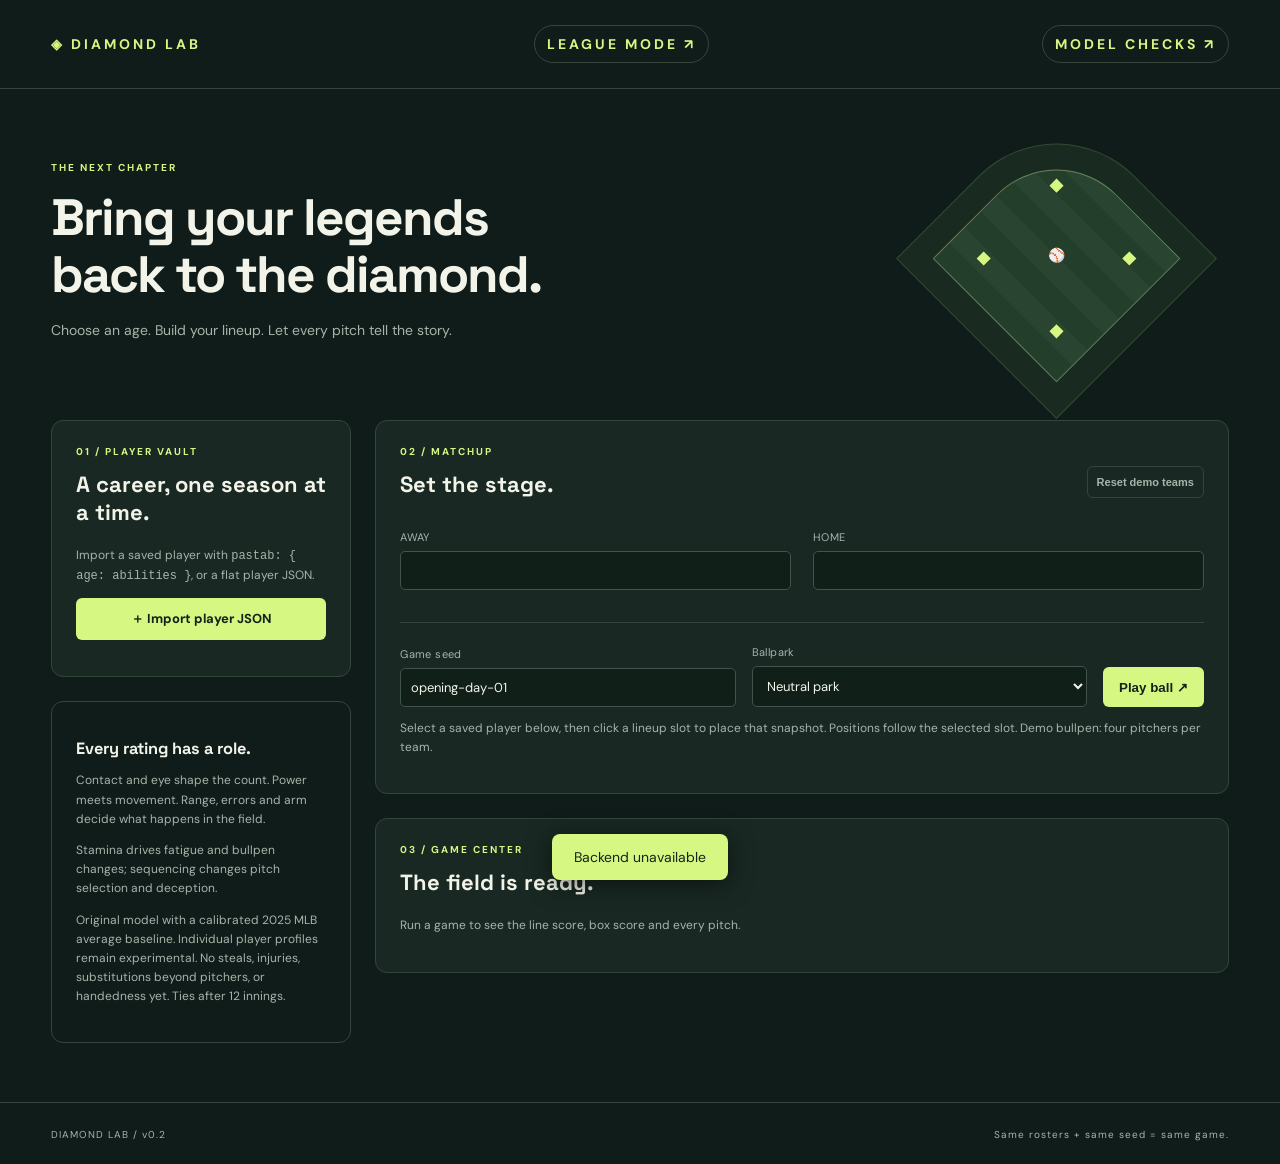
==== public/index.html @ a0df8a4d "Add baseball simulator and custom league mode" ====
<!doctype html>
<html lang="en"><head><meta charset="utf-8"><meta name="viewport" content="width=device-width,initial-scale=1"><title>Diamond Lab · Baseball simulator</title><link rel="stylesheet" href="style.css"></head>
<body><header><a class="brand" href="/">◈ DIAMOND LAB</a><a class="brand badge" href="league.html">LEAGUE MODE ↗</a><a class="brand badge" href="checks.html">MODEL CHECKS ↗</a></header>
<main><section class="intro"><div><div class="eyebrow">THE NEXT CHAPTER</div><h1>Bring your legends<br>back to the diamond.</h1><p>Choose an age. Build your lineup. Let every pitch tell the story.</p></div><div class="diamond"><span class="base b1"></span><span class="base b2"></span><span class="base b3"></span><span class="base b4"></span><span class="mound">⚾</span></div></section>
<div class="layout"><aside><section class="panel"><div class="eyebrow">01 / PLAYER VAULT</div><h2>A career, one season at a time.</h2><p class="muted">Import a saved player with <code>pastab: { age: abilities }</code>, or a flat player JSON.</p><label class="upload">＋ Import player JSON<input id="file" type="file" accept=".json,application/json"></label><div id="importer" hidden><label>Player name<input id="playerName"></label><label>Age snapshot<select id="age"></select></label><label>Source rating scale<select id="scale"><option value="yakyolife">Yakyolife 0–80 (clamp to 20–80)</option><option value="100">0–100</option><option value="20">0–20</option><option value="5">0–5</option><option value="80">20–80 scouting scale</option></select></label><p class="muted">Yakyolife ratings are clamped to 20–80, then mapped to engine 0–100 (50 stays average). Other formats: choose their source scale. Match source fields below. Missing ratings use 50; error uses 20. Velocity expects a rating, not km/h or mph.</p><div id="mapping"></div><button id="savePlayer">Save age snapshot</button></div><div id="vault"></div></section><section class="panel note"><h3>Every rating has a role.</h3><p>Contact and eye shape the count. Power meets movement. Range, errors and arm decide what happens in the field.</p><p>Stamina drives fatigue and bullpen changes; sequencing changes pitch selection and deception.</p><p>Original model with a calibrated 2025 MLB average baseline. Individual player profiles remain experimental. No steals, injuries, substitutions beyond pitchers, or handedness yet. Ties after 12 innings.</p></section></aside>
<div><section class="panel"><div class="sectiontop"><div><div class="eyebrow">02 / MATCHUP</div><h2>Set the stage.</h2></div><button class="quiet" id="reset">Reset demo teams</button></div><div class="teams"><div><label>AWAY<input id="awayName"></label><div id="away"></div></div><div><label>HOME<input id="homeName"></label><div id="home"></div></div></div><div class="controls"><label>Game seed<input id="seed" value="opening-day-01"></label><label>Ballpark<select id="park"><option value="1">Neutral park</option><option value="0.85">Pitcher friendly</option><option value="1.15">Hitter friendly</option></select></label><button id="simulate">Play ball ↗</button></div><p class="muted">Select a saved player below, then click a lineup slot to place that snapshot. Positions follow the selected slot. Demo bullpen: four pitchers per team.</p></section>
<section class="panel" id="results"><div class="eyebrow">03 / GAME CENTER</div><div id="scoreboard"><h2>The field is ready.</h2><p class="muted">Run a game to see the line score, box score and every pitch.</p></div><div id="box"></div><div id="plays"></div></section></div></div><div id="status" role="status" aria-live="polite"></div></main><footer>DIAMOND LAB / v0.2 <span>Same rosters + same seed = same game.</span></footer><script src="ratings.js"></script><script src="app.js"></script></body></html>
---- public/style.css ----
@import url('https://fonts.googleapis.com/css2?family=DM+Sans:wght@400;500;600;700&family=Space+Grotesk:wght@400;500;600;700&display=swap');
:root{color-scheme:dark;--bg:#101c19;--panel:#192822;--line:#33463c;--muted:#a6b5ab;--lime:#d7f783}*{box-sizing:border-box}body{margin:0;background:var(--bg);color:#f2f4e9;font-family:'DM Sans',sans-serif;font-size:14px}header,footer{padding:25px 4%;display:flex;align-items:center;justify-content:space-between;border-bottom:1px solid var(--line);gap:20px}header>span{font-size:10px;letter-spacing:2px}.brand{font-weight:700;letter-spacing:3px;color:var(--lime);text-decoration:none}.badge{border:1px solid var(--line);padding:9px 12px;border-radius:30px}main{max-width:1440px;margin:auto;padding:0 4%}.intro{display:flex;align-items:center;justify-content:space-between;padding:52px 0 44px;overflow:hidden}.eyebrow{font-size:10px;letter-spacing:2px;color:var(--lime);font-weight:700}h1,h2,h3{font-family:'Space Grotesk',sans-serif}h1{font-size:clamp(32px,4vw,55px);line-height:1.1;letter-spacing:-2px;margin:16px 0}p{line-height:1.6;color:var(--muted)}.diamond{width:175px;height:175px;border:1px solid #66835e;transform:rotate(45deg);margin:30px 85px;background:repeating-linear-gradient(0deg,#243e2c 0 22px,#294531 22px 44px);border-radius:48% 0 0 0;position:relative;box-shadow:0 0 0 25px #192b21,0 0 0 26px #344a34}.base{position:absolute;width:10px;height:10px;background:var(--lime)}.b1{left:30px;top:30px}.b2{right:30px;top:30px}.b3{left:30px;bottom:30px}.b4{right:30px;bottom:30px}.mound{position:absolute;top:75px;left:75px;transform:rotate(-45deg)}.layout{display:grid;grid-template-columns:300px 1fr;gap:24px}.panel{background:var(--panel);border:1px solid var(--line);border-radius:12px;padding:24px;margin-bottom:24px}h2{font-size:22px;margin:12px 0 20px}h3{margin:12px 0}.muted{font-size:12px;color:var(--muted)}label{display:block;color:var(--muted);font-size:11px;letter-spacing:.4px;margin:12px 0}input,select{display:block;width:100%;border:1px solid #415449;background:#102019;color:#f2f4e9;padding:10px;border-radius:5px;margin-top:7px;font:inherit;font-size:13px}button,.upload{background:var(--lime);border:0;color:#142319;padding:12px 16px;border-radius:6px;font-weight:700;cursor:pointer;letter-spacing:0}button:hover,.upload:hover{filter:brightness(1.12)}button:disabled{opacity:.5;cursor:wait}.upload{text-align:center;font-size:13px}.upload input{display:none}.quiet{background:transparent;color:var(--muted);border:1px solid var(--line);padding:9px;font-size:11px}.sectiontop{display:flex;justify-content:space-between;align-items:center;gap:10px}.teams{display:grid;grid-template-columns:1fr 1fr;gap:22px}.slot{width:100%;display:flex;text-align:left;gap:12px;padding:10px 0;border-bottom:1px solid var(--line);border-radius:0;background:transparent;color:#e4ecdf;font-weight:400}.slot b{color:var(--lime);font-size:11px;width:24px}.slot small{margin-left:auto;color:var(--muted)}.controls{display:flex;align-items:end;gap:16px;border-top:1px solid var(--line);margin-top:20px;padding-top:10px}.controls label{flex:1;margin-bottom:0}.controls button{height:40px}.vaultcard{width:100%;margin-top:8px;background:#233e2c;color:#e4ecdf;text-align:left;border:1px solid var(--line)}.vaultcard.selected{border-color:var(--lime)}.note{background:transparent}.note p{font-size:12px}table{width:100%;border-collapse:collapse;margin:12px 0 24px;font-size:12px}td,th{text-align:right;padding:9px 5px;border-bottom:1px solid var(--line)}td:first-child,th:first-child{text-align:left}th{color:var(--muted);font-weight:400}.score{font-family:'Space Grotesk';font-size:34px;color:var(--lime);margin:12px 0}.scroll{overflow:auto}details{border-bottom:1px solid var(--line);padding:12px 0;font-size:12px}summary{cursor:pointer;line-height:1.6}summary strong{color:var(--lime)}.pitch{display:inline-block;padding:6px 9px;margin:7px 4px 0 0;background:#102019;border-radius:3px;color:var(--muted)}#plays{max-height:480px;overflow:auto}#status{position:fixed;bottom:20px;left:50%;transform:translateX(-50%);background:var(--lime);color:#15251c;border-radius:8px;padding:14px 22px;box-shadow:0 4px 24px #0008;max-width:90%;z-index:10}#status:empty{display:none}footer{margin-top:35px;border-top:1px solid var(--line);border-bottom:0;font-size:10px;letter-spacing:1px;color:var(--muted)}@media(max-width:950px){.layout{grid-template-columns:1fr}.diamond{margin-right:40px}aside{display:grid;grid-template-columns:1fr 1fr;gap:20px}}@media(max-width:600px){header>span,.diamond{display:none}.teams{grid-template-columns:1fr}.controls{flex-wrap:wrap}aside{display:block}.panel{padding:18px}.intro{padding:30px 0}.sectiontop{align-items:flex-start}footer span{display:none}}
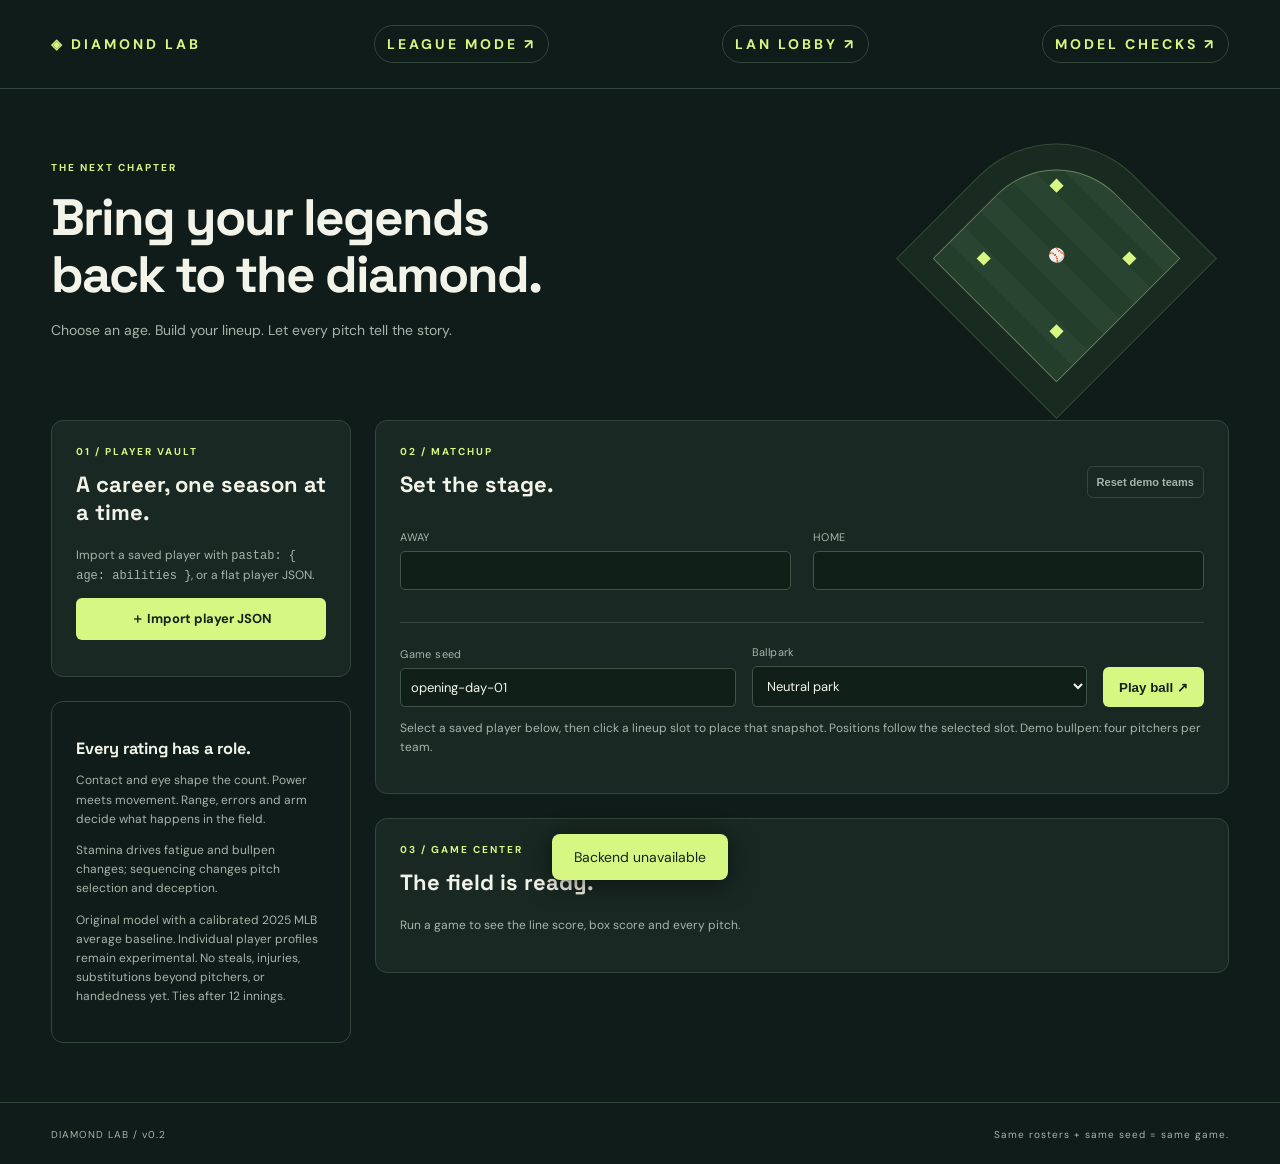
==== commit 5f516789: "Add LAN commissioner and team manager multiplayer" ====
--- a/public/index.html
+++ b/public/index.html
@@ -1,7 +1,7 @@
 <!doctype html>
 <html lang="en"><head><meta charset="utf-8"><meta name="viewport" content="width=device-width,initial-scale=1"><title>Diamond Lab · Baseball simulator</title><link rel="stylesheet" href="style.css"></head>
-<body><header><a class="brand" href="/">◈ DIAMOND LAB</a><a class="brand badge" href="league.html">LEAGUE MODE ↗</a><a class="brand badge" href="checks.html">MODEL CHECKS ↗</a></header>
+<body><header><a class="brand" href="/">◈ DIAMOND LAB</a><a class="brand badge" href="league.html">LEAGUE MODE ↗</a><a class="brand badge" href="lan.html">LAN LOBBY ↗</a><a class="brand badge" href="checks.html">MODEL CHECKS ↗</a></header>
 <main><section class="intro"><div><div class="eyebrow">THE NEXT CHAPTER</div><h1>Bring your legends<br>back to the diamond.</h1><p>Choose an age. Build your lineup. Let every pitch tell the story.</p></div><div class="diamond"><span class="base b1"></span><span class="base b2"></span><span class="base b3"></span><span class="base b4"></span><span class="mound">⚾</span></div></section>
-<div class="layout"><aside><section class="panel"><div class="eyebrow">01 / PLAYER VAULT</div><h2>A career, one season at a time.</h2><p class="muted">Import a saved player with <code>pastab: { age: abilities }</code>, or a flat player JSON.</p><label class="upload">＋ Import player JSON<input id="file" type="file" accept=".json,application/json"></label><div id="importer" hidden><label>Player name<input id="playerName"></label><label>Age snapshot<select id="age"></select></label><label>Source rating scale<select id="scale"><option value="yakyolife">Yakyolife 0–80 (clamp to 20–80)</option><option value="100">0–100</option><option value="20">0–20</option><option value="5">0–5</option><option value="80">20–80 scouting scale</option></select></label><p class="muted">Yakyolife ratings are clamped to 20–80, then mapped to engine 0–100 (50 stays average). Other formats: choose their source scale. Match source fields below. Missing ratings use 50; error uses 20. Velocity expects a rating, not km/h or mph.</p><div id="mapping"></div><button id="savePlayer">Save age snapshot</button></div><div id="vault"></div></section><section class="panel note"><h3>Every rating has a role.</h3><p>Contact and eye shape the count. Power meets movement. Range, errors and arm decide what happens in the field.</p><p>Stamina drives fatigue and bullpen changes; sequencing changes pitch selection and deception.</p><p>Original model with a calibrated 2025 MLB average baseline. Individual player profiles remain experimental. No steals, injuries, substitutions beyond pitchers, or handedness yet. Ties after 12 innings.</p></section></aside>
+<div class="layout"><aside><section class="panel"><div class="eyebrow">01 / PLAYER VAULT</div><h2>A career, one season at a time.</h2><p class="muted">Import a saved player with <code>pastab: { age: abilities }</code>, or a flat player JSON.</p><label class="upload">＋ Import player JSON<input id="file" type="file" accept=".json,application/json"></label><div id="importer" hidden><label>Player name<input id="playerName"></label><label>Age snapshot<select id="age"></select></label><label>Source rating scale<select id="scale"><option value="yakyolife">Yakyolife 0–80 (clamp to 20–80)</option><option value="100">0–100</option><option value="20">0–20</option><option value="5">0–5</option><option value="80">20–80 scouting scale</option></select></label><p class="muted">Yakyolife ratings are clamped to 20–80, then mapped to engine 0–100 (50 stays average). Other formats: choose their source scale. Match source fields below. Missing ratings use 50; error uses 20. Velocity expects a rating, not km/h or mph.</p><p id="roleHint" class="muted"></p><label>Meaning of fld<select id="fieldingMeaning"><option value="skill">Fielding skill: higher means fewer errors</option><option value="errors">Error tendency: higher means more errors</option></select></label><div id="mapping"></div><button id="savePlayer">Save age snapshot</button></div><div id="vault"></div></section><section class="panel note"><h3>Every rating has a role.</h3><p>Contact and eye shape the count. Power meets movement. Range, errors and arm decide what happens in the field.</p><p>Stamina drives fatigue and bullpen changes; sequencing changes pitch selection and deception.</p><p>Original model with a calibrated 2025 MLB average baseline. Individual player profiles remain experimental. No steals, injuries, substitutions beyond pitchers, or handedness yet. Ties after 12 innings.</p></section></aside>
 <div><section class="panel"><div class="sectiontop"><div><div class="eyebrow">02 / MATCHUP</div><h2>Set the stage.</h2></div><button class="quiet" id="reset">Reset demo teams</button></div><div class="teams"><div><label>AWAY<input id="awayName"></label><div id="away"></div></div><div><label>HOME<input id="homeName"></label><div id="home"></div></div></div><div class="controls"><label>Game seed<input id="seed" value="opening-day-01"></label><label>Ballpark<select id="park"><option value="1">Neutral park</option><option value="0.85">Pitcher friendly</option><option value="1.15">Hitter friendly</option></select></label><button id="simulate">Play ball ↗</button></div><p class="muted">Select a saved player below, then click a lineup slot to place that snapshot. Positions follow the selected slot. Demo bullpen: four pitchers per team.</p></section>
 <section class="panel" id="results"><div class="eyebrow">03 / GAME CENTER</div><div id="scoreboard"><h2>The field is ready.</h2><p class="muted">Run a game to see the line score, box score and every pitch.</p></div><div id="box"></div><div id="plays"></div></section></div></div><div id="status" role="status" aria-live="polite"></div></main><footer>DIAMOND LAB / v0.2 <span>Same rosters + same seed = same game.</span></footer><script src="ratings.js"></script><script src="app.js"></script></body></html>
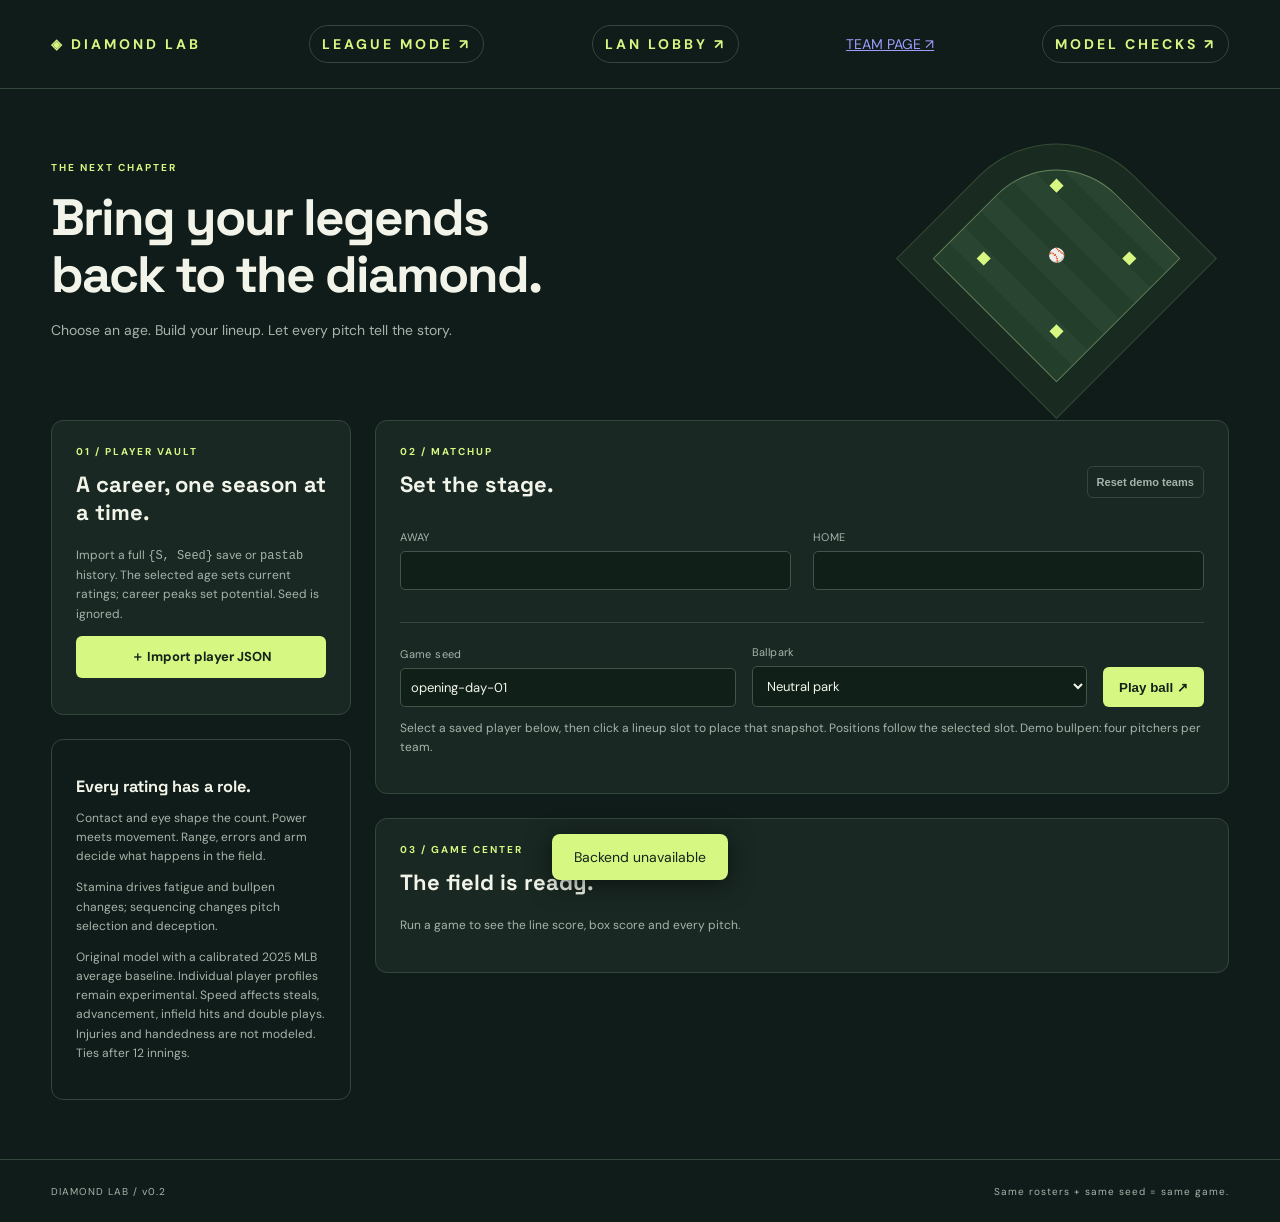
==== commit 9b99582e: "Add solo team management, speed and career potential development" ====
--- a/public/index.html
+++ b/public/index.html
@@ -1,7 +1,7 @@
 <!doctype html>
 <html lang="en"><head><meta charset="utf-8"><meta name="viewport" content="width=device-width,initial-scale=1"><title>Diamond Lab · Baseball simulator</title><link rel="stylesheet" href="style.css"></head>
-<body><header><a class="brand" href="/">◈ DIAMOND LAB</a><a class="brand badge" href="league.html">LEAGUE MODE ↗</a><a class="brand badge" href="lan.html">LAN LOBBY ↗</a><a class="brand badge" href="checks.html">MODEL CHECKS ↗</a></header>
+<body><header><a class="brand" href="/">◈ DIAMOND LAB</a><a class="brand badge" href="league.html">LEAGUE MODE ↗</a><a class="brand badge" href="lan.html">LAN LOBBY ↗</a><a href="team.html">TEAM PAGE ↗</a><a class="brand badge" href="checks.html">MODEL CHECKS ↗</a></header>
 <main><section class="intro"><div><div class="eyebrow">THE NEXT CHAPTER</div><h1>Bring your legends<br>back to the diamond.</h1><p>Choose an age. Build your lineup. Let every pitch tell the story.</p></div><div class="diamond"><span class="base b1"></span><span class="base b2"></span><span class="base b3"></span><span class="base b4"></span><span class="mound">⚾</span></div></section>
-<div class="layout"><aside><section class="panel"><div class="eyebrow">01 / PLAYER VAULT</div><h2>A career, one season at a time.</h2><p class="muted">Import a saved player with <code>pastab: { age: abilities }</code>, or a flat player JSON.</p><label class="upload">＋ Import player JSON<input id="file" type="file" accept=".json,application/json"></label><div id="importer" hidden><label>Player name<input id="playerName"></label><label>Age snapshot<select id="age"></select></label><label>Source rating scale<select id="scale"><option value="yakyolife">Yakyolife 0–80 (clamp to 20–80)</option><option value="100">0–100</option><option value="20">0–20</option><option value="5">0–5</option><option value="80">20–80 scouting scale</option></select></label><p class="muted">Yakyolife ratings are clamped to 20–80, then mapped to engine 0–100 (50 stays average). Other formats: choose their source scale. Match source fields below. Missing ratings use 50; error uses 20. Velocity expects a rating, not km/h or mph.</p><p id="roleHint" class="muted"></p><label>Meaning of fld<select id="fieldingMeaning"><option value="skill">Fielding skill: higher means fewer errors</option><option value="errors">Error tendency: higher means more errors</option></select></label><div id="mapping"></div><button id="savePlayer">Save age snapshot</button></div><div id="vault"></div></section><section class="panel note"><h3>Every rating has a role.</h3><p>Contact and eye shape the count. Power meets movement. Range, errors and arm decide what happens in the field.</p><p>Stamina drives fatigue and bullpen changes; sequencing changes pitch selection and deception.</p><p>Original model with a calibrated 2025 MLB average baseline. Individual player profiles remain experimental. No steals, injuries, substitutions beyond pitchers, or handedness yet. Ties after 12 innings.</p></section></aside>
+<div class="layout"><aside><section class="panel"><div class="eyebrow">01 / PLAYER VAULT</div><h2>A career, one season at a time.</h2><p class="muted">Import a full <code>{S, Seed}</code> save or <code>pastab</code> history. The selected age sets current ratings; career peaks set potential. Seed is ignored.</p><label class="upload">＋ Import player JSON<input id="file" type="file" accept=".json,application/json"></label><div id="importer" hidden><label>Player name<input id="playerName"></label><label>Age snapshot<select id="age"></select></label><label>Source rating scale<select id="scale"><option value="yakyolife">Yakyolife 0–80 (clamp to 20–80)</option><option value="100">0–100</option><option value="20">0–20</option><option value="5">0–5</option><option value="80">20–80 scouting scale</option></select></label><p class="muted">Yakyolife ratings are clamped to 20–80, then mapped to engine 0–100 (50 stays average). Other formats: choose their source scale. Match source fields below. Missing ratings use 50; error uses 20. Velocity expects a rating, not km/h or mph.</p><p id="roleHint" class="muted"></p><label>Meaning of fld<select id="fieldingMeaning"><option value="skill">Fielding skill: higher means fewer errors</option><option value="errors">Error tendency: higher means more errors</option></select></label><div id="mapping"></div><button id="savePlayer">Save age snapshot</button></div><div id="vault"></div></section><section class="panel note"><h3>Every rating has a role.</h3><p>Contact and eye shape the count. Power meets movement. Range, errors and arm decide what happens in the field.</p><p>Stamina drives fatigue and bullpen changes; sequencing changes pitch selection and deception.</p><p>Original model with a calibrated 2025 MLB average baseline. Individual player profiles remain experimental. Speed affects steals, advancement, infield hits and double plays. Injuries and handedness are not modeled. Ties after 12 innings.</p></section></aside>
 <div><section class="panel"><div class="sectiontop"><div><div class="eyebrow">02 / MATCHUP</div><h2>Set the stage.</h2></div><button class="quiet" id="reset">Reset demo teams</button></div><div class="teams"><div><label>AWAY<input id="awayName"></label><div id="away"></div></div><div><label>HOME<input id="homeName"></label><div id="home"></div></div></div><div class="controls"><label>Game seed<input id="seed" value="opening-day-01"></label><label>Ballpark<select id="park"><option value="1">Neutral park</option><option value="0.85">Pitcher friendly</option><option value="1.15">Hitter friendly</option></select></label><button id="simulate">Play ball ↗</button></div><p class="muted">Select a saved player below, then click a lineup slot to place that snapshot. Positions follow the selected slot. Demo bullpen: four pitchers per team.</p></section>
 <section class="panel" id="results"><div class="eyebrow">03 / GAME CENTER</div><div id="scoreboard"><h2>The field is ready.</h2><p class="muted">Run a game to see the line score, box score and every pitch.</p></div><div id="box"></div><div id="plays"></div></section></div></div><div id="status" role="status" aria-live="polite"></div></main><footer>DIAMOND LAB / v0.2 <span>Same rosters + same seed = same game.</span></footer><script src="ratings.js"></script><script src="app.js"></script></body></html>
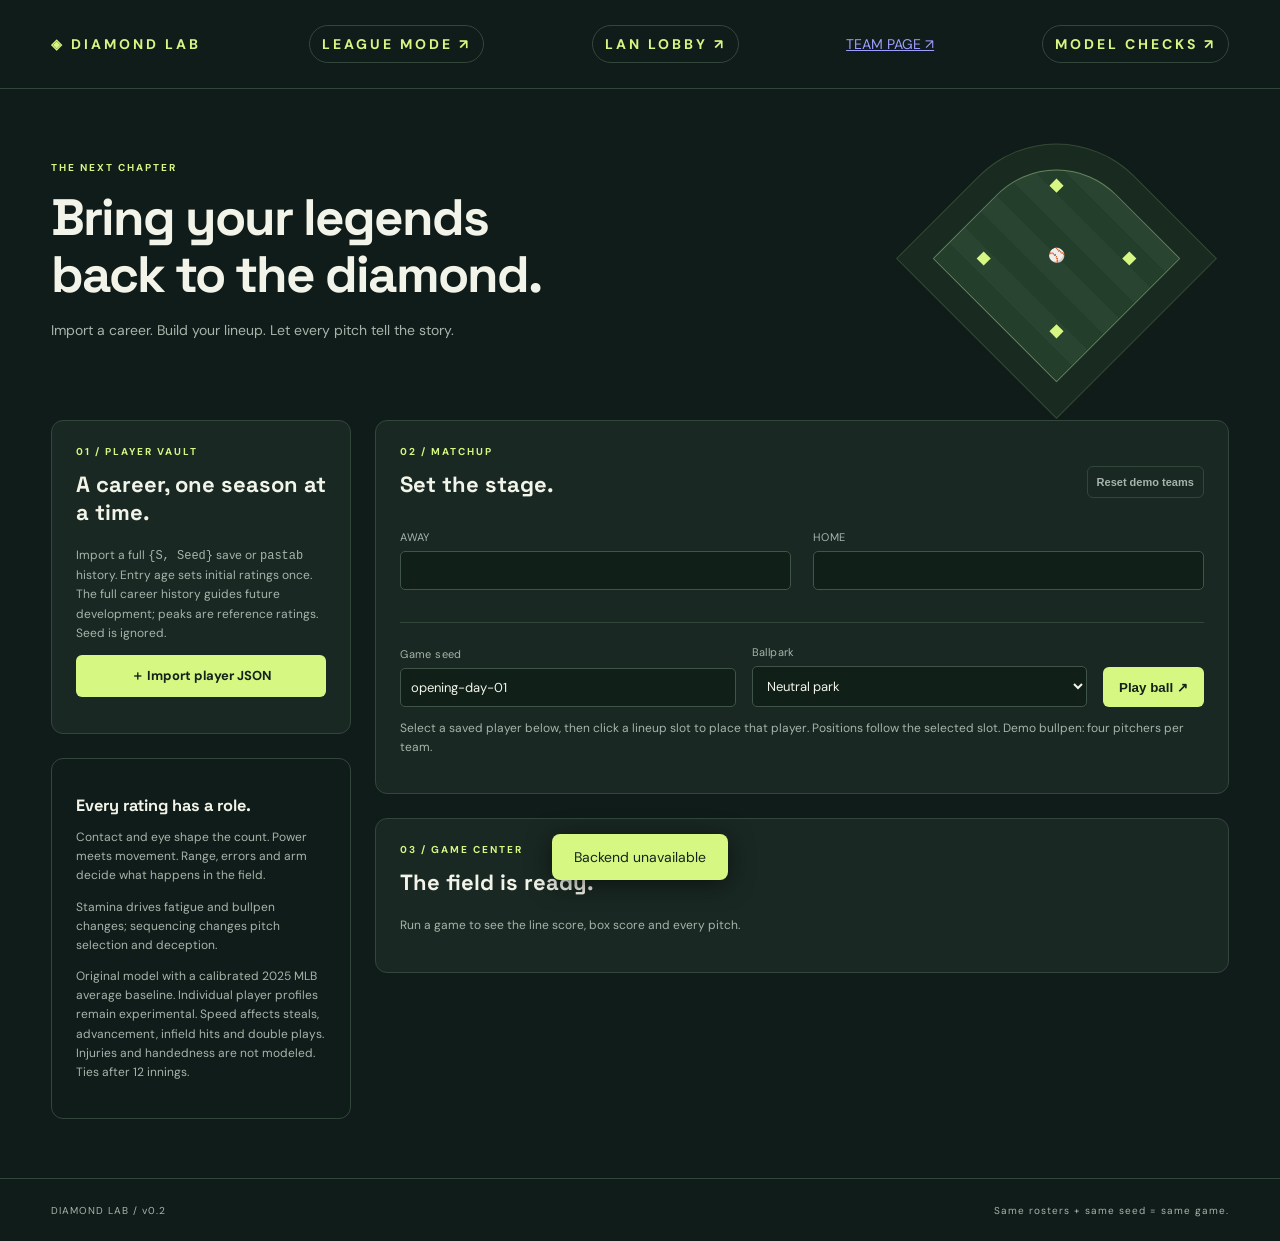
==== commit 5a1a472f: "Add shared career imports, historical development, pitching stats and trades" ====
--- a/public/index.html
+++ b/public/index.html
@@ -1,7 +1,7 @@
 <!doctype html>
 <html lang="en"><head><meta charset="utf-8"><meta name="viewport" content="width=device-width,initial-scale=1"><title>Diamond Lab · Baseball simulator</title><link rel="stylesheet" href="style.css"></head>
 <body><header><a class="brand" href="/">◈ DIAMOND LAB</a><a class="brand badge" href="league.html">LEAGUE MODE ↗</a><a class="brand badge" href="lan.html">LAN LOBBY ↗</a><a href="team.html">TEAM PAGE ↗</a><a class="brand badge" href="checks.html">MODEL CHECKS ↗</a></header>
-<main><section class="intro"><div><div class="eyebrow">THE NEXT CHAPTER</div><h1>Bring your legends<br>back to the diamond.</h1><p>Choose an age. Build your lineup. Let every pitch tell the story.</p></div><div class="diamond"><span class="base b1"></span><span class="base b2"></span><span class="base b3"></span><span class="base b4"></span><span class="mound">⚾</span></div></section>
-<div class="layout"><aside><section class="panel"><div class="eyebrow">01 / PLAYER VAULT</div><h2>A career, one season at a time.</h2><p class="muted">Import a full <code>{S, Seed}</code> save or <code>pastab</code> history. The selected age sets current ratings; career peaks set potential. Seed is ignored.</p><label class="upload">＋ Import player JSON<input id="file" type="file" accept=".json,application/json"></label><div id="importer" hidden><label>Player name<input id="playerName"></label><label>Age snapshot<select id="age"></select></label><label>Source rating scale<select id="scale"><option value="yakyolife">Yakyolife 0–80 (clamp to 20–80)</option><option value="100">0–100</option><option value="20">0–20</option><option value="5">0–5</option><option value="80">20–80 scouting scale</option></select></label><p class="muted">Yakyolife ratings are clamped to 20–80, then mapped to engine 0–100 (50 stays average). Other formats: choose their source scale. Match source fields below. Missing ratings use 50; error uses 20. Velocity expects a rating, not km/h or mph.</p><p id="roleHint" class="muted"></p><label>Meaning of fld<select id="fieldingMeaning"><option value="skill">Fielding skill: higher means fewer errors</option><option value="errors">Error tendency: higher means more errors</option></select></label><div id="mapping"></div><button id="savePlayer">Save age snapshot</button></div><div id="vault"></div></section><section class="panel note"><h3>Every rating has a role.</h3><p>Contact and eye shape the count. Power meets movement. Range, errors and arm decide what happens in the field.</p><p>Stamina drives fatigue and bullpen changes; sequencing changes pitch selection and deception.</p><p>Original model with a calibrated 2025 MLB average baseline. Individual player profiles remain experimental. Speed affects steals, advancement, infield hits and double plays. Injuries and handedness are not modeled. Ties after 12 innings.</p></section></aside>
-<div><section class="panel"><div class="sectiontop"><div><div class="eyebrow">02 / MATCHUP</div><h2>Set the stage.</h2></div><button class="quiet" id="reset">Reset demo teams</button></div><div class="teams"><div><label>AWAY<input id="awayName"></label><div id="away"></div></div><div><label>HOME<input id="homeName"></label><div id="home"></div></div></div><div class="controls"><label>Game seed<input id="seed" value="opening-day-01"></label><label>Ballpark<select id="park"><option value="1">Neutral park</option><option value="0.85">Pitcher friendly</option><option value="1.15">Hitter friendly</option></select></label><button id="simulate">Play ball ↗</button></div><p class="muted">Select a saved player below, then click a lineup slot to place that snapshot. Positions follow the selected slot. Demo bullpen: four pitchers per team.</p></section>
+<main><section class="intro"><div><div class="eyebrow">THE NEXT CHAPTER</div><h1>Bring your legends<br>back to the diamond.</h1><p>Import a career. Build your lineup. Let every pitch tell the story.</p></div><div class="diamond"><span class="base b1"></span><span class="base b2"></span><span class="base b3"></span><span class="base b4"></span><span class="mound">⚾</span></div></section>
+<div class="layout"><aside><section class="panel"><div class="eyebrow">01 / PLAYER VAULT</div><h2>A career, one season at a time.</h2><p class="muted">Import a full <code>{S, Seed}</code> save or <code>pastab</code> history. Entry age sets initial ratings once. The full career history guides future development; peaks are reference ratings. Seed is ignored.</p><label class="upload">＋ Import player JSON<input id="file" type="file" accept=".json,application/json"></label><div id="importer" hidden><label>Player name<input id="playerName"></label><label>Entry age<select id="age"></select></label><label>Source rating scale<select id="scale"><option value="yakyolife">Yakyolife 0–80 (clamp to 20–80)</option><option value="100">0–100</option><option value="20">0–20</option><option value="5">0–5</option><option value="80">20–80 scouting scale</option></select></label><p class="muted">Yakyolife ratings are clamped to 20–80, then mapped to engine 0–100 (50 stays average). Other formats: choose their source scale. Match source fields below. Missing ratings use 50; error uses 20. Velocity expects a rating, not km/h or mph.</p><p id="roleHint" class="muted"></p><label>Meaning of fld<select id="fieldingMeaning"><option value="skill">Fielding skill: higher means fewer errors</option><option value="errors">Error tendency: higher means more errors</option></select></label><div id="mapping"></div><button id="savePlayer">Save career player</button></div><div id="vault"></div></section><section class="panel note"><h3>Every rating has a role.</h3><p>Contact and eye shape the count. Power meets movement. Range, errors and arm decide what happens in the field.</p><p>Stamina drives fatigue and bullpen changes; sequencing changes pitch selection and deception.</p><p>Original model with a calibrated 2025 MLB average baseline. Individual player profiles remain experimental. Speed affects steals, advancement, infield hits and double plays. Injuries and handedness are not modeled. Ties after 12 innings.</p></section></aside>
+<div><section class="panel"><div class="sectiontop"><div><div class="eyebrow">02 / MATCHUP</div><h2>Set the stage.</h2></div><button class="quiet" id="reset">Reset demo teams</button></div><div class="teams"><div><label>AWAY<input id="awayName"></label><div id="away"></div></div><div><label>HOME<input id="homeName"></label><div id="home"></div></div></div><div class="controls"><label>Game seed<input id="seed" value="opening-day-01"></label><label>Ballpark<select id="park"><option value="1">Neutral park</option><option value="0.85">Pitcher friendly</option><option value="1.15">Hitter friendly</option></select></label><button id="simulate">Play ball ↗</button></div><p class="muted">Select a saved player below, then click a lineup slot to place that player. Positions follow the selected slot. Demo bullpen: four pitchers per team.</p></section>
 <section class="panel" id="results"><div class="eyebrow">03 / GAME CENTER</div><div id="scoreboard"><h2>The field is ready.</h2><p class="muted">Run a game to see the line score, box score and every pitch.</p></div><div id="box"></div><div id="plays"></div></section></div></div><div id="status" role="status" aria-live="polite"></div></main><footer>DIAMOND LAB / v0.2 <span>Same rosters + same seed = same game.</span></footer><script src="ratings.js"></script><script src="app.js"></script></body></html>
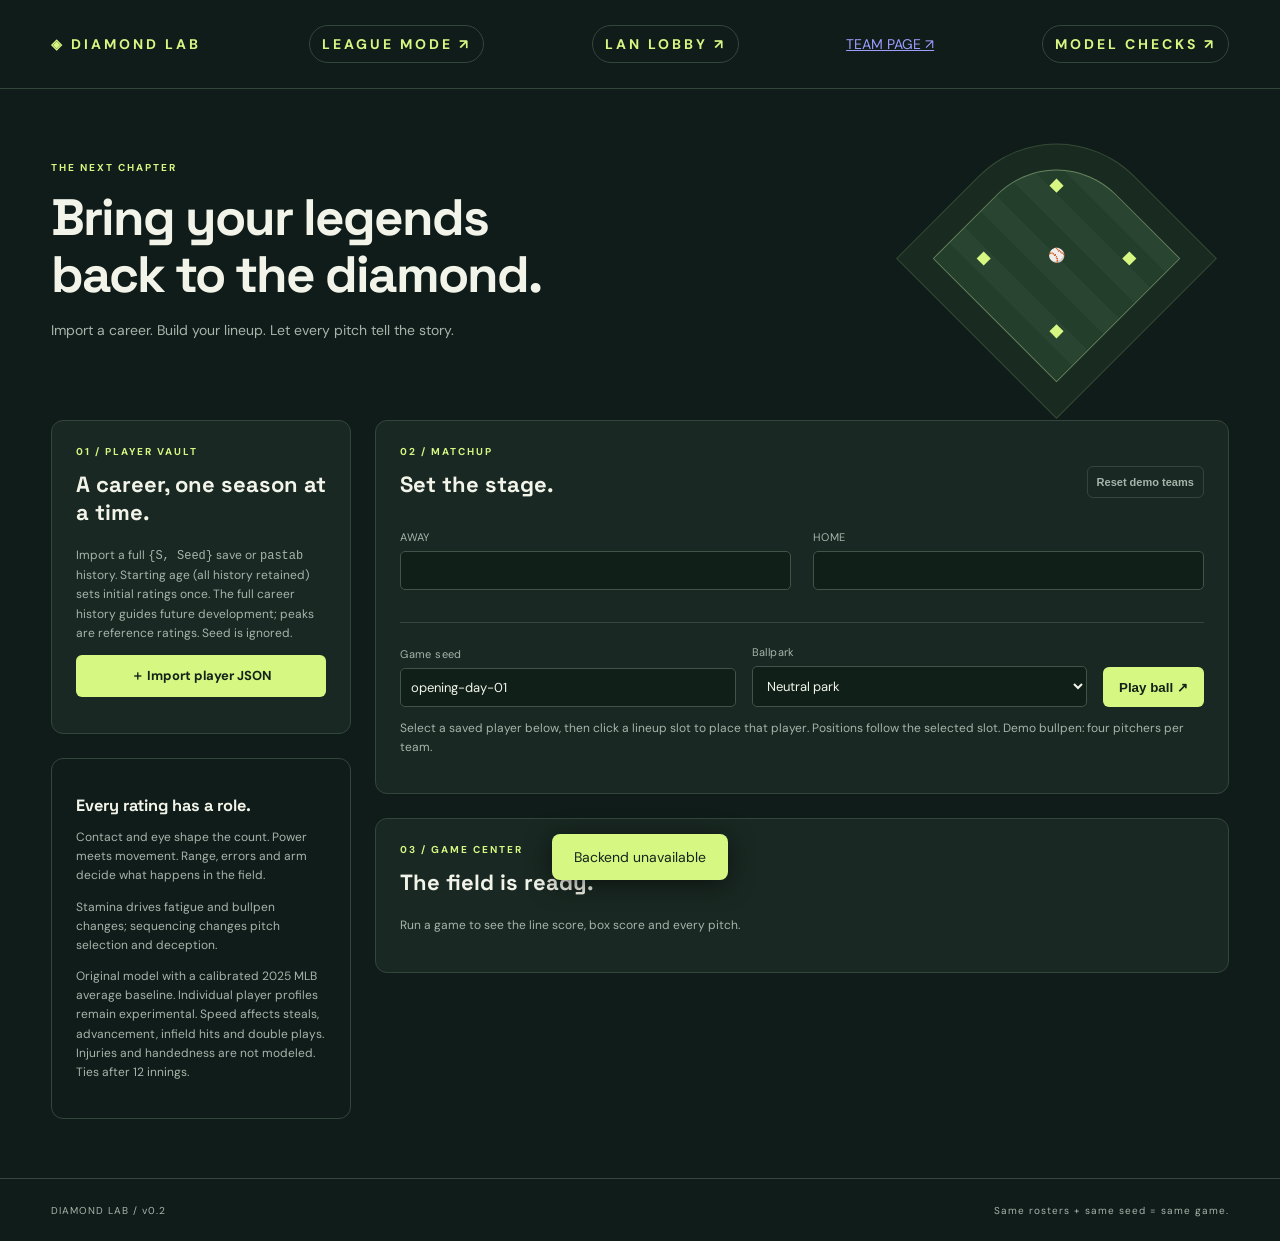
==== commit 7c874908: "Add career pages, full imports, ghost growth and running-defense WAR" ====
--- a/public/index.html
+++ b/public/index.html
@@ -2,6 +2,6 @@
 <html lang="en"><head><meta charset="utf-8"><meta name="viewport" content="width=device-width,initial-scale=1"><title>Diamond Lab · Baseball simulator</title><link rel="stylesheet" href="style.css"></head>
 <body><header><a class="brand" href="/">◈ DIAMOND LAB</a><a class="brand badge" href="league.html">LEAGUE MODE ↗</a><a class="brand badge" href="lan.html">LAN LOBBY ↗</a><a href="team.html">TEAM PAGE ↗</a><a class="brand badge" href="checks.html">MODEL CHECKS ↗</a></header>
 <main><section class="intro"><div><div class="eyebrow">THE NEXT CHAPTER</div><h1>Bring your legends<br>back to the diamond.</h1><p>Import a career. Build your lineup. Let every pitch tell the story.</p></div><div class="diamond"><span class="base b1"></span><span class="base b2"></span><span class="base b3"></span><span class="base b4"></span><span class="mound">⚾</span></div></section>
-<div class="layout"><aside><section class="panel"><div class="eyebrow">01 / PLAYER VAULT</div><h2>A career, one season at a time.</h2><p class="muted">Import a full <code>{S, Seed}</code> save or <code>pastab</code> history. Entry age sets initial ratings once. The full career history guides future development; peaks are reference ratings. Seed is ignored.</p><label class="upload">＋ Import player JSON<input id="file" type="file" accept=".json,application/json"></label><div id="importer" hidden><label>Player name<input id="playerName"></label><label>Entry age<select id="age"></select></label><label>Source rating scale<select id="scale"><option value="yakyolife">Yakyolife 0–80 (clamp to 20–80)</option><option value="100">0–100</option><option value="20">0–20</option><option value="5">0–5</option><option value="80">20–80 scouting scale</option></select></label><p class="muted">Yakyolife ratings are clamped to 20–80, then mapped to engine 0–100 (50 stays average). Other formats: choose their source scale. Match source fields below. Missing ratings use 50; error uses 20. Velocity expects a rating, not km/h or mph.</p><p id="roleHint" class="muted"></p><label>Meaning of fld<select id="fieldingMeaning"><option value="skill">Fielding skill: higher means fewer errors</option><option value="errors">Error tendency: higher means more errors</option></select></label><div id="mapping"></div><button id="savePlayer">Save career player</button></div><div id="vault"></div></section><section class="panel note"><h3>Every rating has a role.</h3><p>Contact and eye shape the count. Power meets movement. Range, errors and arm decide what happens in the field.</p><p>Stamina drives fatigue and bullpen changes; sequencing changes pitch selection and deception.</p><p>Original model with a calibrated 2025 MLB average baseline. Individual player profiles remain experimental. Speed affects steals, advancement, infield hits and double plays. Injuries and handedness are not modeled. Ties after 12 innings.</p></section></aside>
+<div class="layout"><aside><section class="panel"><div class="eyebrow">01 / PLAYER VAULT</div><h2>A career, one season at a time.</h2><p class="muted">Import a full <code>{S, Seed}</code> save or <code>pastab</code> history. Starting age (all history retained) sets initial ratings once. The full career history guides future development; peaks are reference ratings. Seed is ignored.</p><label class="upload">＋ Import player JSON<input id="file" type="file" accept=".json,application/json"></label><div id="importer" hidden><label>Player name<input id="playerName"></label><label>Starting age (all history retained)<select id="age"></select></label><label>Source rating scale<select id="scale"><option value="yakyolife">Yakyolife 0–80 (clamp to 20–80)</option><option value="100">0–100</option><option value="20">0–20</option><option value="5">0–5</option><option value="80">20–80 scouting scale</option></select></label><p class="muted">Yakyolife ratings are clamped to 20–80, then mapped to engine 0–100 (50 stays average). Other formats: choose their source scale. Match source fields below. Missing ratings use 50; error uses 20. Velocity expects a rating, not km/h or mph.</p><p id="roleHint" class="muted"></p><label>Meaning of fld<select id="fieldingMeaning"><option value="skill">Fielding skill: higher means fewer errors</option><option value="errors">Error tendency: higher means more errors</option></select></label><div id="mapping"></div><button id="savePlayer">Save career player</button></div><div id="vault"></div></section><section class="panel note"><h3>Every rating has a role.</h3><p>Contact and eye shape the count. Power meets movement. Range, errors and arm decide what happens in the field.</p><p>Stamina drives fatigue and bullpen changes; sequencing changes pitch selection and deception.</p><p>Original model with a calibrated 2025 MLB average baseline. Individual player profiles remain experimental. Speed affects steals, advancement, infield hits and double plays. Injuries and handedness are not modeled. Ties after 12 innings.</p></section></aside>
 <div><section class="panel"><div class="sectiontop"><div><div class="eyebrow">02 / MATCHUP</div><h2>Set the stage.</h2></div><button class="quiet" id="reset">Reset demo teams</button></div><div class="teams"><div><label>AWAY<input id="awayName"></label><div id="away"></div></div><div><label>HOME<input id="homeName"></label><div id="home"></div></div></div><div class="controls"><label>Game seed<input id="seed" value="opening-day-01"></label><label>Ballpark<select id="park"><option value="1">Neutral park</option><option value="0.85">Pitcher friendly</option><option value="1.15">Hitter friendly</option></select></label><button id="simulate">Play ball ↗</button></div><p class="muted">Select a saved player below, then click a lineup slot to place that player. Positions follow the selected slot. Demo bullpen: four pitchers per team.</p></section>
 <section class="panel" id="results"><div class="eyebrow">03 / GAME CENTER</div><div id="scoreboard"><h2>The field is ready.</h2><p class="muted">Run a game to see the line score, box score and every pitch.</p></div><div id="box"></div><div id="plays"></div></section></div></div><div id="status" role="status" aria-live="polite"></div></main><footer>DIAMOND LAB / v0.2 <span>Same rosters + same seed = same game.</span></footer><script src="ratings.js"></script><script src="app.js"></script></body></html>
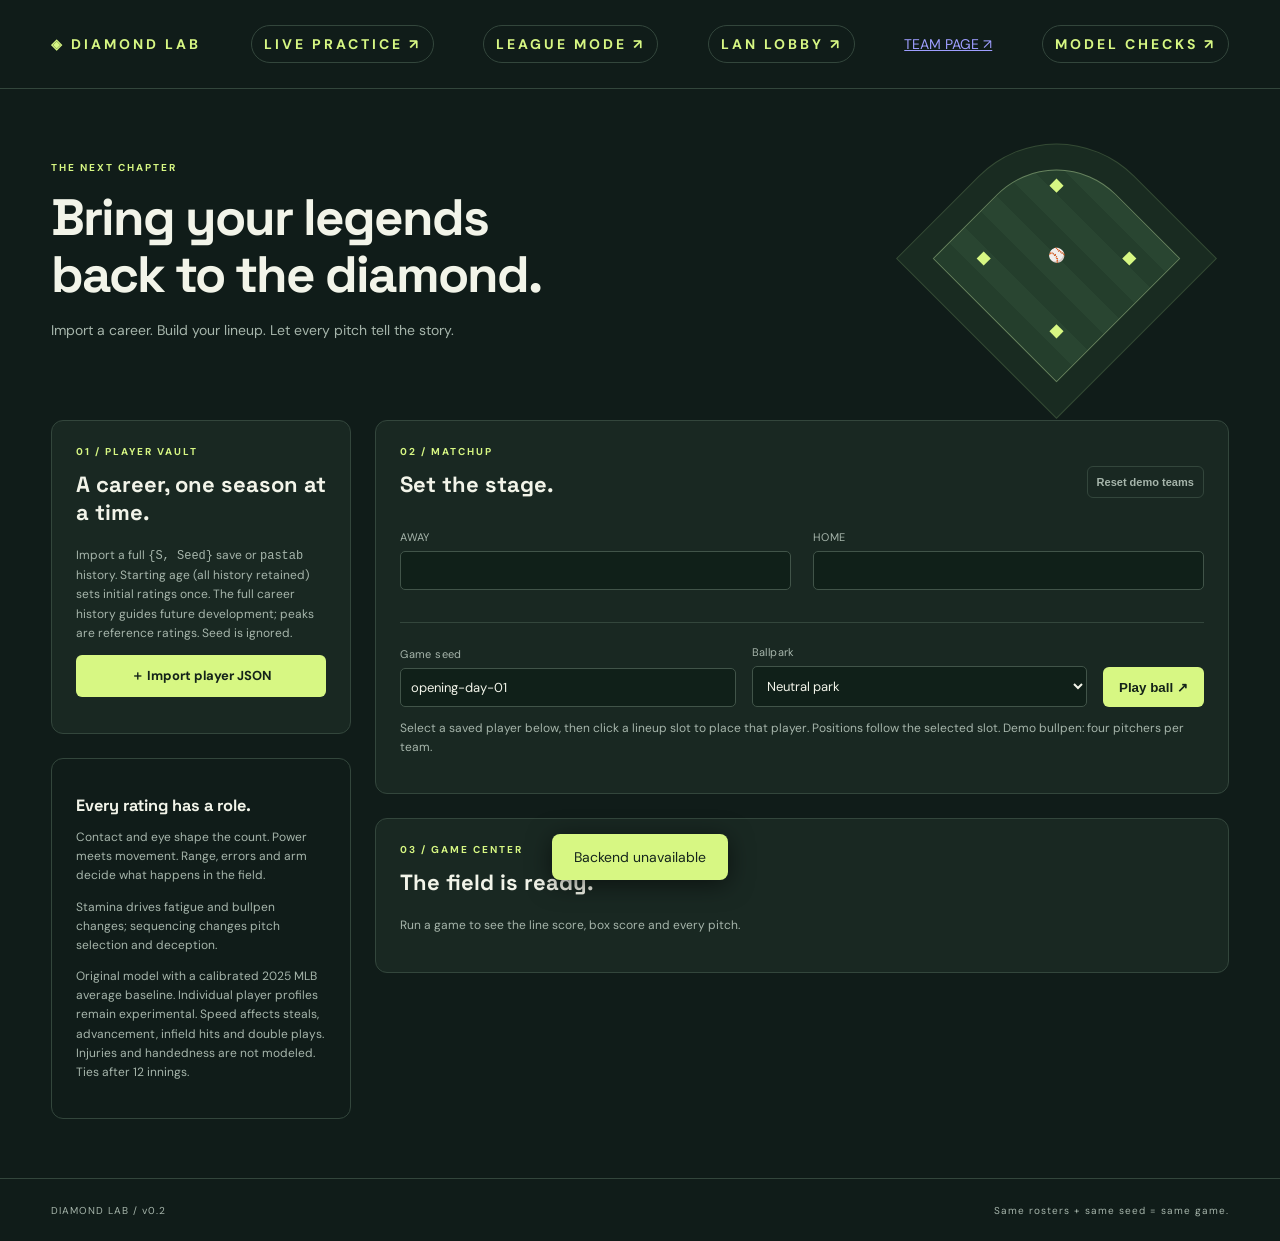
==== commit 0743ec60: "Add playable zone hitting and live field practice prototype" ====
--- a/public/index.html
+++ b/public/index.html
@@ -1,6 +1,6 @@
 <!doctype html>
 <html lang="en"><head><meta charset="utf-8"><meta name="viewport" content="width=device-width,initial-scale=1"><title>Diamond Lab · Baseball simulator</title><link rel="stylesheet" href="style.css"></head>
-<body><header><a class="brand" href="/">◈ DIAMOND LAB</a><a class="brand badge" href="league.html">LEAGUE MODE ↗</a><a class="brand badge" href="lan.html">LAN LOBBY ↗</a><a href="team.html">TEAM PAGE ↗</a><a class="brand badge" href="checks.html">MODEL CHECKS ↗</a></header>
+<body><header><a class="brand" href="/">◈ DIAMOND LAB</a><a class="brand badge" href="live.html">LIVE PRACTICE ↗</a><a class="brand badge" href="league.html">LEAGUE MODE ↗</a><a class="brand badge" href="lan.html">LAN LOBBY ↗</a><a href="team.html">TEAM PAGE ↗</a><a class="brand badge" href="checks.html">MODEL CHECKS ↗</a></header>
 <main><section class="intro"><div><div class="eyebrow">THE NEXT CHAPTER</div><h1>Bring your legends<br>back to the diamond.</h1><p>Import a career. Build your lineup. Let every pitch tell the story.</p></div><div class="diamond"><span class="base b1"></span><span class="base b2"></span><span class="base b3"></span><span class="base b4"></span><span class="mound">⚾</span></div></section>
 <div class="layout"><aside><section class="panel"><div class="eyebrow">01 / PLAYER VAULT</div><h2>A career, one season at a time.</h2><p class="muted">Import a full <code>{S, Seed}</code> save or <code>pastab</code> history. Starting age (all history retained) sets initial ratings once. The full career history guides future development; peaks are reference ratings. Seed is ignored.</p><label class="upload">＋ Import player JSON<input id="file" type="file" accept=".json,application/json"></label><div id="importer" hidden><label>Player name<input id="playerName"></label><label>Starting age (all history retained)<select id="age"></select></label><label>Source rating scale<select id="scale"><option value="yakyolife">Yakyolife 0–80 (clamp to 20–80)</option><option value="100">0–100</option><option value="20">0–20</option><option value="5">0–5</option><option value="80">20–80 scouting scale</option></select></label><p class="muted">Yakyolife ratings are clamped to 20–80, then mapped to engine 0–100 (50 stays average). Other formats: choose their source scale. Match source fields below. Missing ratings use 50; error uses 20. Velocity expects a rating, not km/h or mph.</p><p id="roleHint" class="muted"></p><label>Meaning of fld<select id="fieldingMeaning"><option value="skill">Fielding skill: higher means fewer errors</option><option value="errors">Error tendency: higher means more errors</option></select></label><div id="mapping"></div><button id="savePlayer">Save career player</button></div><div id="vault"></div></section><section class="panel note"><h3>Every rating has a role.</h3><p>Contact and eye shape the count. Power meets movement. Range, errors and arm decide what happens in the field.</p><p>Stamina drives fatigue and bullpen changes; sequencing changes pitch selection and deception.</p><p>Original model with a calibrated 2025 MLB average baseline. Individual player profiles remain experimental. Speed affects steals, advancement, infield hits and double plays. Injuries and handedness are not modeled. Ties after 12 innings.</p></section></aside>
 <div><section class="panel"><div class="sectiontop"><div><div class="eyebrow">02 / MATCHUP</div><h2>Set the stage.</h2></div><button class="quiet" id="reset">Reset demo teams</button></div><div class="teams"><div><label>AWAY<input id="awayName"></label><div id="away"></div></div><div><label>HOME<input id="homeName"></label><div id="home"></div></div></div><div class="controls"><label>Game seed<input id="seed" value="opening-day-01"></label><label>Ballpark<select id="park"><option value="1">Neutral park</option><option value="0.85">Pitcher friendly</option><option value="1.15">Hitter friendly</option></select></label><button id="simulate">Play ball ↗</button></div><p class="muted">Select a saved player below, then click a lineup slot to place that player. Positions follow the selected slot. Demo bullpen: four pitchers per team.</p></section>
